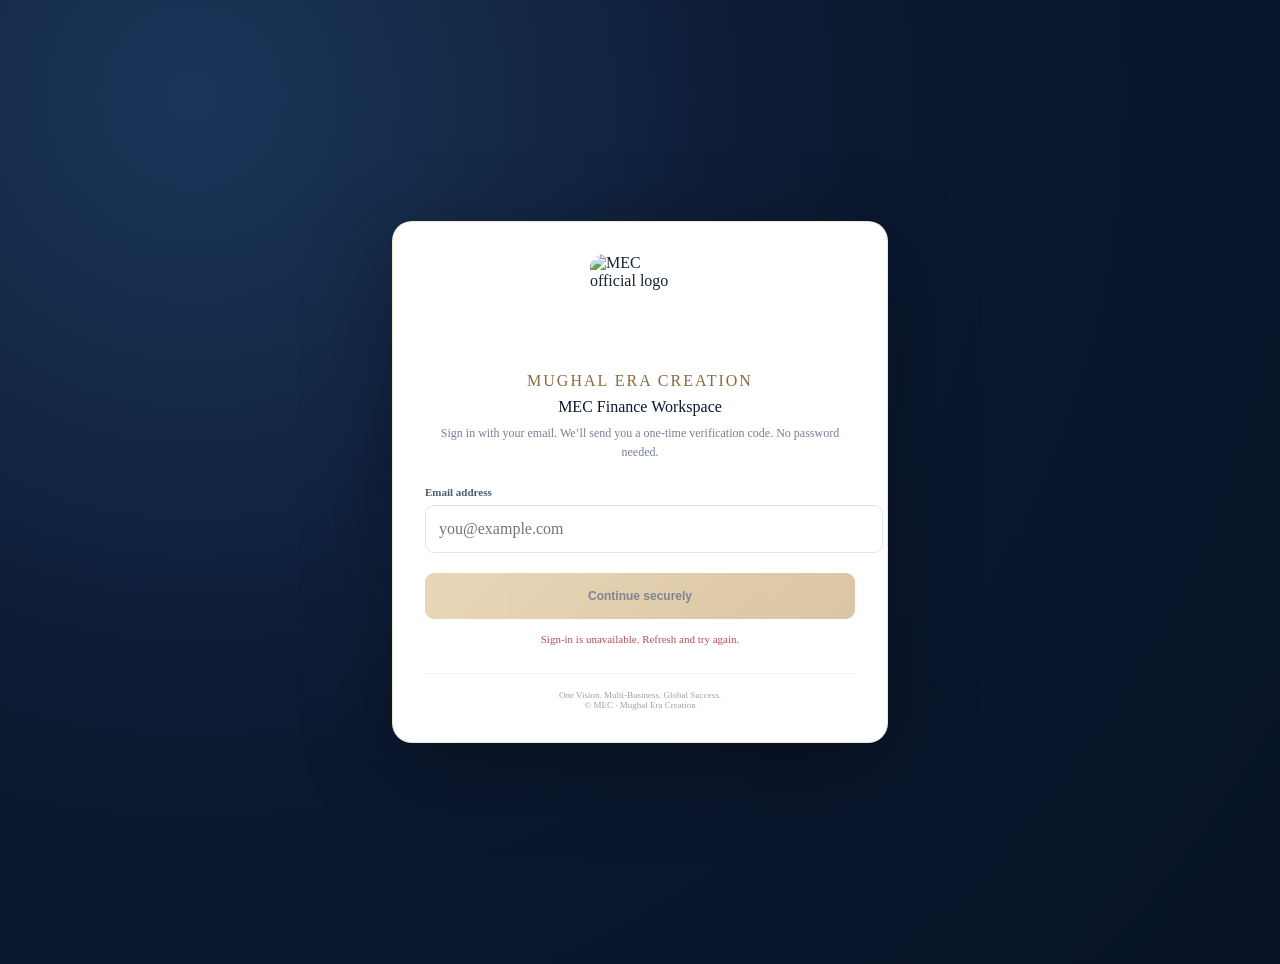
==== public/login.html @ 58ec5c6d "Import Hatchable source: public/login.html" ====
<!doctype html>
<html lang="en">
<head>
<meta charset="utf-8">
<meta name="viewport" content="width=device-width,initial-scale=1">
<meta name="robots" content="noindex,nofollow">
<meta name="theme-color" content="#0b1830">
<title>Sign in · MEC Detail Banking</title>
<link rel="icon" href="/mec-logo.webp">
<link rel="stylesheet" href="/theme.css">
<style>
body{min-height:100vh;display:grid;place-items:center;padding:24px;background:radial-gradient(circle at 15% 10%,#1b365a 0,#0b1830 48%,#071225 100%);color:#172235}
.login-card{width:min(430px,100%);background:#fff;border:1px solid rgba(230,210,168,.55);border-radius:20px;padding:32px;box-shadow:0 24px 90px rgba(0,0,0,.32)}
.logo{width:100px;height:100px;display:block;object-fit:cover;border-radius:14px;margin:0 auto 18px}
.brandname{text-align:center;color:#8c6a3b;font:700 10px var(--sans);letter-spacing:2px}
h1{text-align:center;color:#0b1830;font:700 27px var(--serif);margin:8px 0}
.sub{text-align:center;color:#758195;font-size:12px;line-height:1.6;margin:0 0 24px}
label{display:block;font-size:11px;font-weight:700;color:#4d5a70;margin-bottom:7px}
input{width:100%;height:46px;padding:0 13px;border:1px solid #dfe4eb;border-radius:9px;font:13px var(--sans);color:#172235;margin-bottom:12px;outline:none}
input:focus{border-color:#c9a56a;box-shadow:0 0 0 3px rgba(201,165,106,.15)}
button{width:100%;height:46px;border:0;border-radius:9px;background:linear-gradient(135deg,#d6b77d,#bd9659);color:#17243a;font-weight:700;font-size:12px;cursor:pointer;margin-top:8px}
button:disabled{opacity:.55;cursor:wait}
button.secondary{background:white;border:1px solid #e0e4ea;color:#536077}
.msg{min-height:20px;margin:12px 0 0;text-align:center;color:#758195;font-size:11px;line-height:1.5}
.msg.err{color:#b84e4e}
.foot{text-align:center;border-top:1px solid #edf0f4;padding-top:16px;margin-top:22px;color:#9aa3b0;font-size:9px}
[hidden]{display:none!important}
</style>
</head>
<body>
<main class="login-card">
<img class="logo" src="/mec-logo.webp" alt="MEC official logo">
<div class="brandname">MUGHAL ERA CREATION</div>
<h1 id="title">MEC Finance Workspace</h1>
<p class="sub" id="subtitle">Sign in with your email. We’ll send you a one-time verification code. No password needed.</p>

<form id="loginForm">
  <div id="emailPanel">
    <label for="email">Email address</label>
    <input id="email" type="email" autocomplete="username webauthn" autocapitalize="off" spellcheck="false" placeholder="you@example.com" required>
  </div>
  <div id="codePanel" hidden>
    <label for="code">6-digit verification code</label>
    <input id="code" inputmode="numeric" autocomplete="one-time-code" maxlength="6" placeholder="Enter code" pattern="[0-9]*">
  </div>
  <button id="continueBtn" type="submit">Continue securely</button>
  <button id="backBtn" type="button" class="secondary" hidden>Use a different email</button>
</form>

<div id="passkeyPanel" hidden>
  <p class="sub">Add a passkey to sign in next time with your fingerprint, face or device screen lock.</p>
  <button id="addPasskey" type="button">Add a passkey</button>
  <button id="skipPasskey" type="button" class="secondary">Not now</button>
</div>

<p id="message" class="msg" role="status" aria-live="polite"></p>
<div class="foot">One Vision. Multi-Business. Global Success.<br>© MEC · Mughal Era Creation</div>
</main>
<script>
(function(){
  const A=window.hatchable&&window.hatchable.auth;
  const $=id=>document.getElementById(id);
  let step="email",hasPasskey=false;
  const DECLINED="mec_passkey_offer_declined";
  function say(s,err){$("message").textContent=s||"";$("message").className="msg"+(err?" err":"");}
  function safeNext(){
    const raw=new URLSearchParams(location.search).get("next")||"/";
    if(!raw.startsWith("/")||raw.startsWith("//"))return "/";
    for(let i=0;i<raw.length;i++){const c=raw.charCodeAt(i);if(c<32||c===92||c===127)return "/";}
    return raw;
  }
  function done(){location.replace(safeNext());}
  function decline(){try{localStorage.setItem(DECLINED,"1");}catch{}done();}
  function showPasskeyOffer(){
    if(hasPasskey||!A.supportsPasskeys||!A.supportsPasskeys()||localStorage.getItem(DECLINED)==="1"){done();return;}
    step="passkey";$("loginForm").hidden=true;$("title").textContent="Secure this device";
    $("subtitle").textContent="Your MEC sign-in is complete.";
    $("passkeyPanel").hidden=false;
    $("message").textContent="";
  }
  if(!A){say("Sign-in is unavailable. Refresh and try again.",true);$("continueBtn").disabled=true;return;}
  A.getSession().then(s=>{if(s&&s.user)done();}).catch(()=>{});
  if(A.attachPasskeyAutofill){
    A.attachPasskeyAutofill($("email")).then(r=>{if(r&&r.user)done();}).catch(()=>{});
  }
  $("loginForm").addEventListener("submit",async e=>{
    e.preventDefault();const btn=$("continueBtn");btn.disabled=true;say("");
    try{
      if(step==="email"){
        const email=$("email").value.trim();if(!email)throw new Error("Enter your email address.");
        const r=await A.startLogin({email});hasPasskey=!!(r&&r.has_passkey);
        if(hasPasskey&&A.supportsPasskeys&&A.supportsPasskeys()){
          try{const d=await A.signInWithPasskey({email});if(d&&d.user){done();return;}}catch{}
        }
        step="code";$("emailPanel").hidden=true;$("codePanel").hidden=false;
        $("backBtn").hidden=false;btn.textContent="Verify and sign in";
        $("subtitle").textContent="Enter the one-time code sent to "+email+".";
        $("code").focus();say("Verification code sent. Check your inbox.");
      }else if(step==="code"){
        const d=await A.verifyCode({email:$("email").value.trim(),code:$("code").value.trim()});
        if(!d||!d.user)throw new Error("The code could not be verified.");
        showPasskeyOffer();
      }
    }catch(err){say(err.message||"Could not sign in. Please try again.",true);}
    finally{btn.disabled=false;}
  });
  $("backBtn").addEventListener("click",()=>{
    step="email";$("emailPanel").hidden=false;$("codePanel").hidden=true;$("backBtn").hidden=true;
    $("continueBtn").textContent="Continue securely";$("subtitle").textContent="Sign in with your email. We’ll send you a one-time verification code. No password needed.";say("");
  });
  $("addPasskey").addEventListener("click",async()=>{
    $("addPasskey").disabled=true;$("skipPasskey").disabled=true;
    try{const saved=await A.registerPasskey();if(!saved)decline();else done();}
    catch(err){say(err.message||"Could not add a passkey. You can continue without one.",true);$("addPasskey").disabled=false;$("skipPasskey").disabled=false;}
  });
  $("skipPasskey").addEventListener("click",decline);
})();
</script>
</body>
</html>
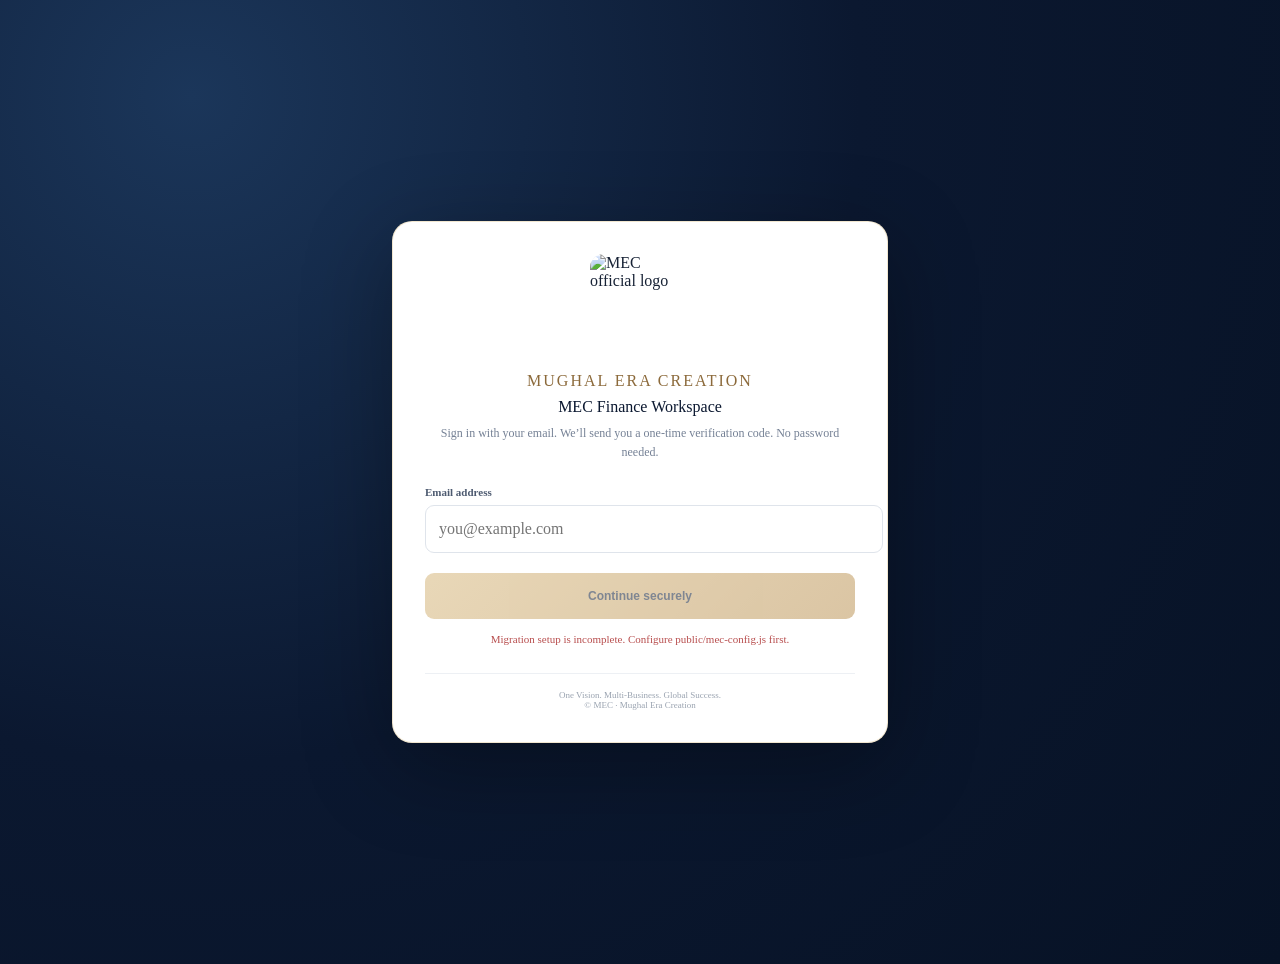
==== commit 3985267b: "Wire Supabase email OTP authentication and API tokens" ====
--- a/public/login.html
+++ b/public/login.html
@@ -56,64 +56,39 @@
 <p id="message" class="msg" role="status" aria-live="polite"></p>
 <div class="foot">One Vision. Multi-Business. Global Success.<br>© MEC · Mughal Era Creation</div>
 </main>
+<script src="/mec-config.js"></script>
+<script src="https://cdn.jsdelivr.net/npm/@supabase/supabase-js@2"></script>
 <script>
 (function(){
-  const A=window.hatchable&&window.hatchable.auth;
-  const $=id=>document.getElementById(id);
-  let step="email",hasPasskey=false;
-  const DECLINED="mec_passkey_offer_declined";
-  function say(s,err){$("message").textContent=s||"";$("message").className="msg"+(err?" err":"");}
-  function safeNext(){
-    const raw=new URLSearchParams(location.search).get("next")||"/";
-    if(!raw.startsWith("/")||raw.startsWith("//"))return "/";
-    for(let i=0;i<raw.length;i++){const c=raw.charCodeAt(i);if(c<32||c===92||c===127)return "/";}
-    return raw;
-  }
-  function done(){location.replace(safeNext());}
-  function decline(){try{localStorage.setItem(DECLINED,"1");}catch{}done();}
-  function showPasskeyOffer(){
-    if(hasPasskey||!A.supportsPasskeys||!A.supportsPasskeys()||localStorage.getItem(DECLINED)==="1"){done();return;}
-    step="passkey";$("loginForm").hidden=true;$("title").textContent="Secure this device";
-    $("subtitle").textContent="Your MEC sign-in is complete.";
-    $("passkeyPanel").hidden=false;
-    $("message").textContent="";
-  }
-  if(!A){say("Sign-in is unavailable. Refresh and try again.",true);$("continueBtn").disabled=true;return;}
-  A.getSession().then(s=>{if(s&&s.user)done();}).catch(()=>{});
-  if(A.attachPasskeyAutofill){
-    A.attachPasskeyAutofill($("email")).then(r=>{if(r&&r.user)done();}).catch(()=>{});
-  }
-  $("loginForm").addEventListener("submit",async e=>{
-    e.preventDefault();const btn=$("continueBtn");btn.disabled=true;say("");
-    try{
-      if(step==="email"){
-        const email=$("email").value.trim();if(!email)throw new Error("Enter your email address.");
-        const r=await A.startLogin({email});hasPasskey=!!(r&&r.has_passkey);
-        if(hasPasskey&&A.supportsPasskeys&&A.supportsPasskeys()){
-          try{const d=await A.signInWithPasskey({email});if(d&&d.user){done();return;}}catch{}
-        }
-        step="code";$("emailPanel").hidden=true;$("codePanel").hidden=false;
-        $("backBtn").hidden=false;btn.textContent="Verify and sign in";
-        $("subtitle").textContent="Enter the one-time code sent to "+email+".";
-        $("code").focus();say("Verification code sent. Check your inbox.");
-      }else if(step==="code"){
-        const d=await A.verifyCode({email:$("email").value.trim(),code:$("code").value.trim()});
-        if(!d||!d.user)throw new Error("The code could not be verified.");
-        showPasskeyOffer();
-      }
-    }catch(err){say(err.message||"Could not sign in. Please try again.",true);}
-    finally{btn.disabled=false;}
-  });
-  $("backBtn").addEventListener("click",()=>{
-    step="email";$("emailPanel").hidden=false;$("codePanel").hidden=true;$("backBtn").hidden=true;
-    $("continueBtn").textContent="Continue securely";$("subtitle").textContent="Sign in with your email. We’ll send you a one-time verification code. No password needed.";say("");
-  });
-  $("addPasskey").addEventListener("click",async()=>{
-    $("addPasskey").disabled=true;$("skipPasskey").disabled=true;
-    try{const saved=await A.registerPasskey();if(!saved)decline();else done();}
-    catch(err){say(err.message||"Could not add a passkey. You can continue without one.",true);$("addPasskey").disabled=false;$("skipPasskey").disabled=false;}
-  });
-  $("skipPasskey").addEventListener("click",decline);
+ const cfg=window.MEC_CONFIG||{};
+ const client=window.supabase?.createClient(cfg.SUPABASE_URL,cfg.SUPABASE_ANON_KEY);
+ const $=id=>document.getElementById(id);
+ let step="email";
+ function say(s,err){$("message").textContent=s||"";$("message").className="msg"+(err?" err":"");}
+ function safeNext(){const raw=new URLSearchParams(location.search).get("next")||"/";return raw.startsWith("/")&&!raw.startsWith("//")?raw:"/";}
+ if(!client||!cfg.SUPABASE_URL||cfg.SUPABASE_URL.includes("YOUR-PROJECT-REF")||!cfg.SUPABASE_ANON_KEY||cfg.SUPABASE_ANON_KEY.startsWith("YOUR_")){
+   say("Migration setup is incomplete. Configure public/mec-config.js first.",true);$("continueBtn").disabled=true;return;
+ }
+ client.auth.getSession().then(({data})=>{if(data.session)location.replace(safeNext());});
+ $("loginForm").addEventListener("submit",async e=>{
+  e.preventDefault();const btn=$("continueBtn");btn.disabled=true;say("");
+  try{
+   const email=$("email").value.trim();
+   if(step==="email"){
+    if(!email)throw new Error("Enter your email address.");
+    const {error}=await client.auth.signInWithOtp({email,options:{emailRedirectTo:location.origin+"/login"}});
+    if(error)throw error;
+    step="code";$("emailPanel").hidden=true;$("codePanel").hidden=false;$("backBtn").hidden=false;
+    btn.textContent="Verify and sign in";$("subtitle").textContent="Enter the verification code sent to "+email+".";say("Verification code sent. Check your inbox.");$("code").focus();
+   }else{
+    const {data,error}=await client.auth.verifyOtp({email,token:$("code").value.trim(),type:"email"});
+    if(error)throw error;if(!data.session)throw new Error("Could not verify the code.");
+    location.replace(safeNext());
+   }
+  }catch(err){say(err.message||"Could not sign in. Please try again.",true);}
+  finally{btn.disabled=false;}
+ });
+ $("backBtn").addEventListener("click",()=>{step="email";$("emailPanel").hidden=false;$("codePanel").hidden=true;$("backBtn").hidden=true;$("continueBtn").textContent="Continue securely";$("subtitle").textContent="Sign in with your email. We’ll send you a one-time verification code. No password needed.";say("");});
 })();
 </script>
 </body>
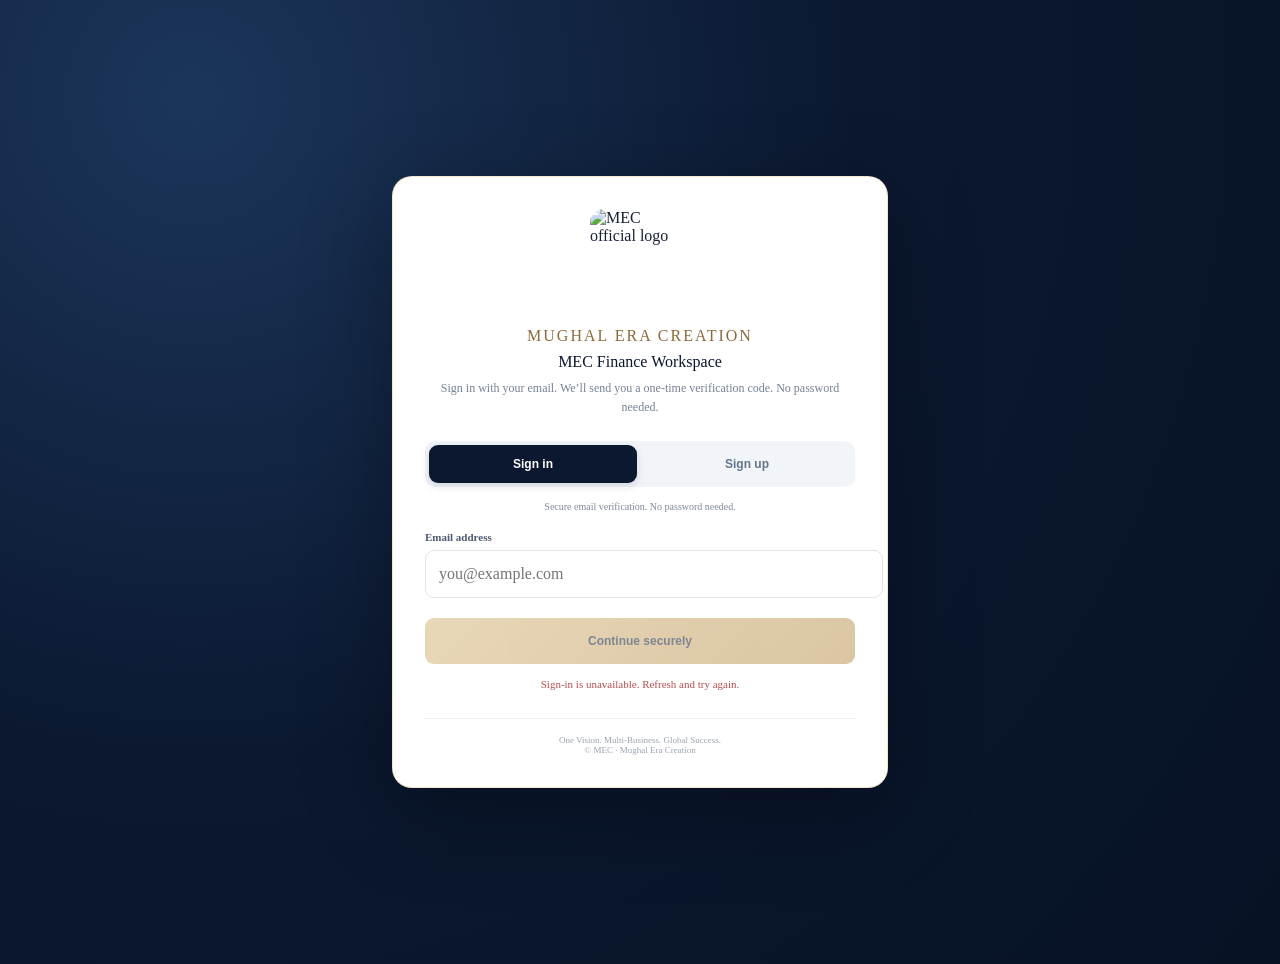
==== commit 64a145e9: "Add explicit sign-in and sign-up modes to MEC banking authentication" ====
--- a/public/login.html
+++ b/public/login.html
@@ -23,6 +23,10 @@
 button.secondary{background:white;border:1px solid #e0e4ea;color:#536077}
 .msg{min-height:20px;margin:12px 0 0;text-align:center;color:#758195;font-size:11px;line-height:1.5}
 .msg.err{color:#b84e4e}
+.auth-switch{display:grid;grid-template-columns:1fr 1fr;gap:6px;padding:4px;margin:16px 0 20px;background:#f1f4f8;border-radius:10px}
+.auth-switch button{height:38px;margin:0;background:transparent;color:#64748b;border:1px solid transparent}
+.auth-switch button.active{background:#0b1830;color:#fff;box-shadow:0 3px 10px #0b183022}
+.auth-note{font-size:10px;line-height:1.6;color:#7d899a;text-align:center;margin:-8px 0 16px}
 .foot{text-align:center;border-top:1px solid #edf0f4;padding-top:16px;margin-top:22px;color:#9aa3b0;font-size:9px}
 [hidden]{display:none!important}
 </style>
@@ -33,6 +37,11 @@
 <div class="brandname">MUGHAL ERA CREATION</div>
 <h1 id="title">MEC Finance Workspace</h1>
 <p class="sub" id="subtitle">Sign in with your email. We’ll send you a one-time verification code. No password needed.</p>
+<div class="auth-switch" role="group" aria-label="Account access">
+  <button id="signinTab" type="button" class="active" aria-pressed="true">Sign in</button>
+  <button id="signupTab" type="button" aria-pressed="false">Sign up</button>
+</div>
+<p class="auth-note" id="authNote">Secure email verification. No password needed.</p>
 
 <form id="loginForm">
   <div id="emailPanel">
@@ -56,39 +65,89 @@
 <p id="message" class="msg" role="status" aria-live="polite"></p>
 <div class="foot">One Vision. Multi-Business. Global Success.<br>© MEC · Mughal Era Creation</div>
 </main>
-<script src="/mec-config.js"></script>
-<script src="https://cdn.jsdelivr.net/npm/@supabase/supabase-js@2"></script>
 <script>
 (function(){
- const cfg=window.MEC_CONFIG||{};
- const client=window.supabase?.createClient(cfg.SUPABASE_URL,cfg.SUPABASE_ANON_KEY);
- const $=id=>document.getElementById(id);
- let step="email";
- function say(s,err){$("message").textContent=s||"";$("message").className="msg"+(err?" err":"");}
- function safeNext(){const raw=new URLSearchParams(location.search).get("next")||"/";return raw.startsWith("/")&&!raw.startsWith("//")?raw:"/";}
- if(!client||!cfg.SUPABASE_URL||cfg.SUPABASE_URL.includes("YOUR-PROJECT-REF")||!cfg.SUPABASE_ANON_KEY||cfg.SUPABASE_ANON_KEY.startsWith("YOUR_")){
-   say("Migration setup is incomplete. Configure public/mec-config.js first.",true);$("continueBtn").disabled=true;return;
- }
- client.auth.getSession().then(({data})=>{if(data.session)location.replace(safeNext());});
- $("loginForm").addEventListener("submit",async e=>{
-  e.preventDefault();const btn=$("continueBtn");btn.disabled=true;say("");
-  try{
-   const email=$("email").value.trim();
-   if(step==="email"){
-    if(!email)throw new Error("Enter your email address.");
-    const {error}=await client.auth.signInWithOtp({email,options:{emailRedirectTo:location.origin+"/login"}});
-    if(error)throw error;
-    step="code";$("emailPanel").hidden=true;$("codePanel").hidden=false;$("backBtn").hidden=false;
-    btn.textContent="Verify and sign in";$("subtitle").textContent="Enter the verification code sent to "+email+".";say("Verification code sent. Check your inbox.");$("code").focus();
-   }else{
-    const {data,error}=await client.auth.verifyOtp({email,token:$("code").value.trim(),type:"email"});
-    if(error)throw error;if(!data.session)throw new Error("Could not verify the code.");
-    location.replace(safeNext());
-   }
-  }catch(err){say(err.message||"Could not sign in. Please try again.",true);}
-  finally{btn.disabled=false;}
- });
- $("backBtn").addEventListener("click",()=>{step="email";$("emailPanel").hidden=false;$("codePanel").hidden=true;$("backBtn").hidden=true;$("continueBtn").textContent="Continue securely";$("subtitle").textContent="Sign in with your email. We’ll send you a one-time verification code. No password needed.";say("");});
+  const A=window.hatchable&&window.hatchable.auth;
+  const $=id=>document.getElementById(id);
+  let step="email",hasPasskey=false;
+  let mode=new URLSearchParams(location.search).get("mode")==="signup"?"signup":"signin";
+  const DECLINED="mec_passkey_offer_declined";
+  function say(s,err){$("message").textContent=s||"";$("message").className="msg"+(err?" err":"");}
+  function safeNext(){
+    const raw=new URLSearchParams(location.search).get("next")||"/";
+    if(!raw.startsWith("/")||raw.startsWith("//"))return "/";
+    for(let i=0;i<raw.length;i++){const c=raw.charCodeAt(i);if(c<32||c===92||c===127)return "/";}
+    return raw;
+  }
+  function done(){location.replace(safeNext());}
+  function setMode(next){
+    if(next!=="signin"&&next!=="signup")return;
+    if(step!=="email"){
+      step="email";$("emailPanel").hidden=false;$("codePanel").hidden=true;
+      $("backBtn").hidden=true;$("code").value="";$("continueBtn").textContent="Continue securely";
+    }
+    mode=next;
+    const signingUp=mode==="signup";
+    $("signinTab").classList.toggle("active",!signingUp);
+    $("signupTab").classList.toggle("active",signingUp);
+    $("signinTab").setAttribute("aria-pressed",String(!signingUp));
+    $("signupTab").setAttribute("aria-pressed",String(signingUp));
+    $("title").textContent=signingUp?"Create your MEC account":"MEC Finance Workspace";
+    $("subtitle").textContent=signingUp
+      ?"Register with your email. We’ll send a one-time verification code; new accounts require owner approval before using the workspace."
+      :"Sign in with your email. We’ll send you a one-time verification code. No password needed.";
+    $("authNote").textContent=signingUp
+      ?"New registrations are reviewed by the workspace owner."
+      :"Secure email verification. No password needed.";
+    say("");
+  }
+  function decline(){try{localStorage.setItem(DECLINED,"1");}catch{}done();}
+  function showPasskeyOffer(){
+    if(hasPasskey||!A.supportsPasskeys||!A.supportsPasskeys()||localStorage.getItem(DECLINED)==="1"){done();return;}
+    step="passkey";$("loginForm").hidden=true;$("title").textContent="Secure this device";
+    $("subtitle").textContent="Your MEC sign-in is complete.";
+    $("passkeyPanel").hidden=false;
+    $("message").textContent="";
+  }
+  setMode(mode);
+  $("signinTab").addEventListener("click",()=>setMode("signin"));
+  $("signupTab").addEventListener("click",()=>setMode("signup"));
+  if(!A){say("Sign-in is unavailable. Refresh and try again.",true);$("continueBtn").disabled=true;return;}
+  A.getSession().then(s=>{if(s&&s.user)done();}).catch(()=>{});
+  if(A.attachPasskeyAutofill){
+    A.attachPasskeyAutofill($("email")).then(r=>{if(r&&r.user)done();}).catch(()=>{});
+  }
+  $("loginForm").addEventListener("submit",async e=>{
+    e.preventDefault();const btn=$("continueBtn");btn.disabled=true;say("");
+    try{
+      if(step==="email"){
+        const email=$("email").value.trim();if(!email)throw new Error("Enter your email address.");
+        const r=await A.startLogin({email});hasPasskey=!!(r&&r.has_passkey);
+        if(hasPasskey&&A.supportsPasskeys&&A.supportsPasskeys()){
+          try{const d=await A.signInWithPasskey({email});if(d&&d.user){done();return;}}catch{}
+        }
+        step="code";$("emailPanel").hidden=true;$("codePanel").hidden=false;
+        $("backBtn").hidden=false;btn.textContent="Verify and sign in";
+        $("subtitle").textContent="Enter the one-time code sent to "+email+".";
+        $("code").focus();say("Verification code sent. Check your inbox.");
+      }else if(step==="code"){
+        const d=await A.verifyCode({email:$("email").value.trim(),code:$("code").value.trim()});
+        if(!d||!d.user)throw new Error("The code could not be verified.");
+        showPasskeyOffer();
+      }
+    }catch(err){say(err.message||"Could not sign in. Please try again.",true);}
+    finally{btn.disabled=false;}
+  });
+  $("backBtn").addEventListener("click",()=>{
+    step="email";$("emailPanel").hidden=false;$("codePanel").hidden=true;$("backBtn").hidden=true;
+    $("continueBtn").textContent="Continue securely";setMode(mode);say("");
+  });
+  $("addPasskey").addEventListener("click",async()=>{
+    $("addPasskey").disabled=true;$("skipPasskey").disabled=true;
+    try{const saved=await A.registerPasskey();if(!saved)decline();else done();}
+    catch(err){say(err.message||"Could not add a passkey. You can continue without one.",true);$("addPasskey").disabled=false;$("skipPasskey").disabled=false;}
+  });
+  $("skipPasskey").addEventListener("click",decline);
 })();
 </script>
 </body>
